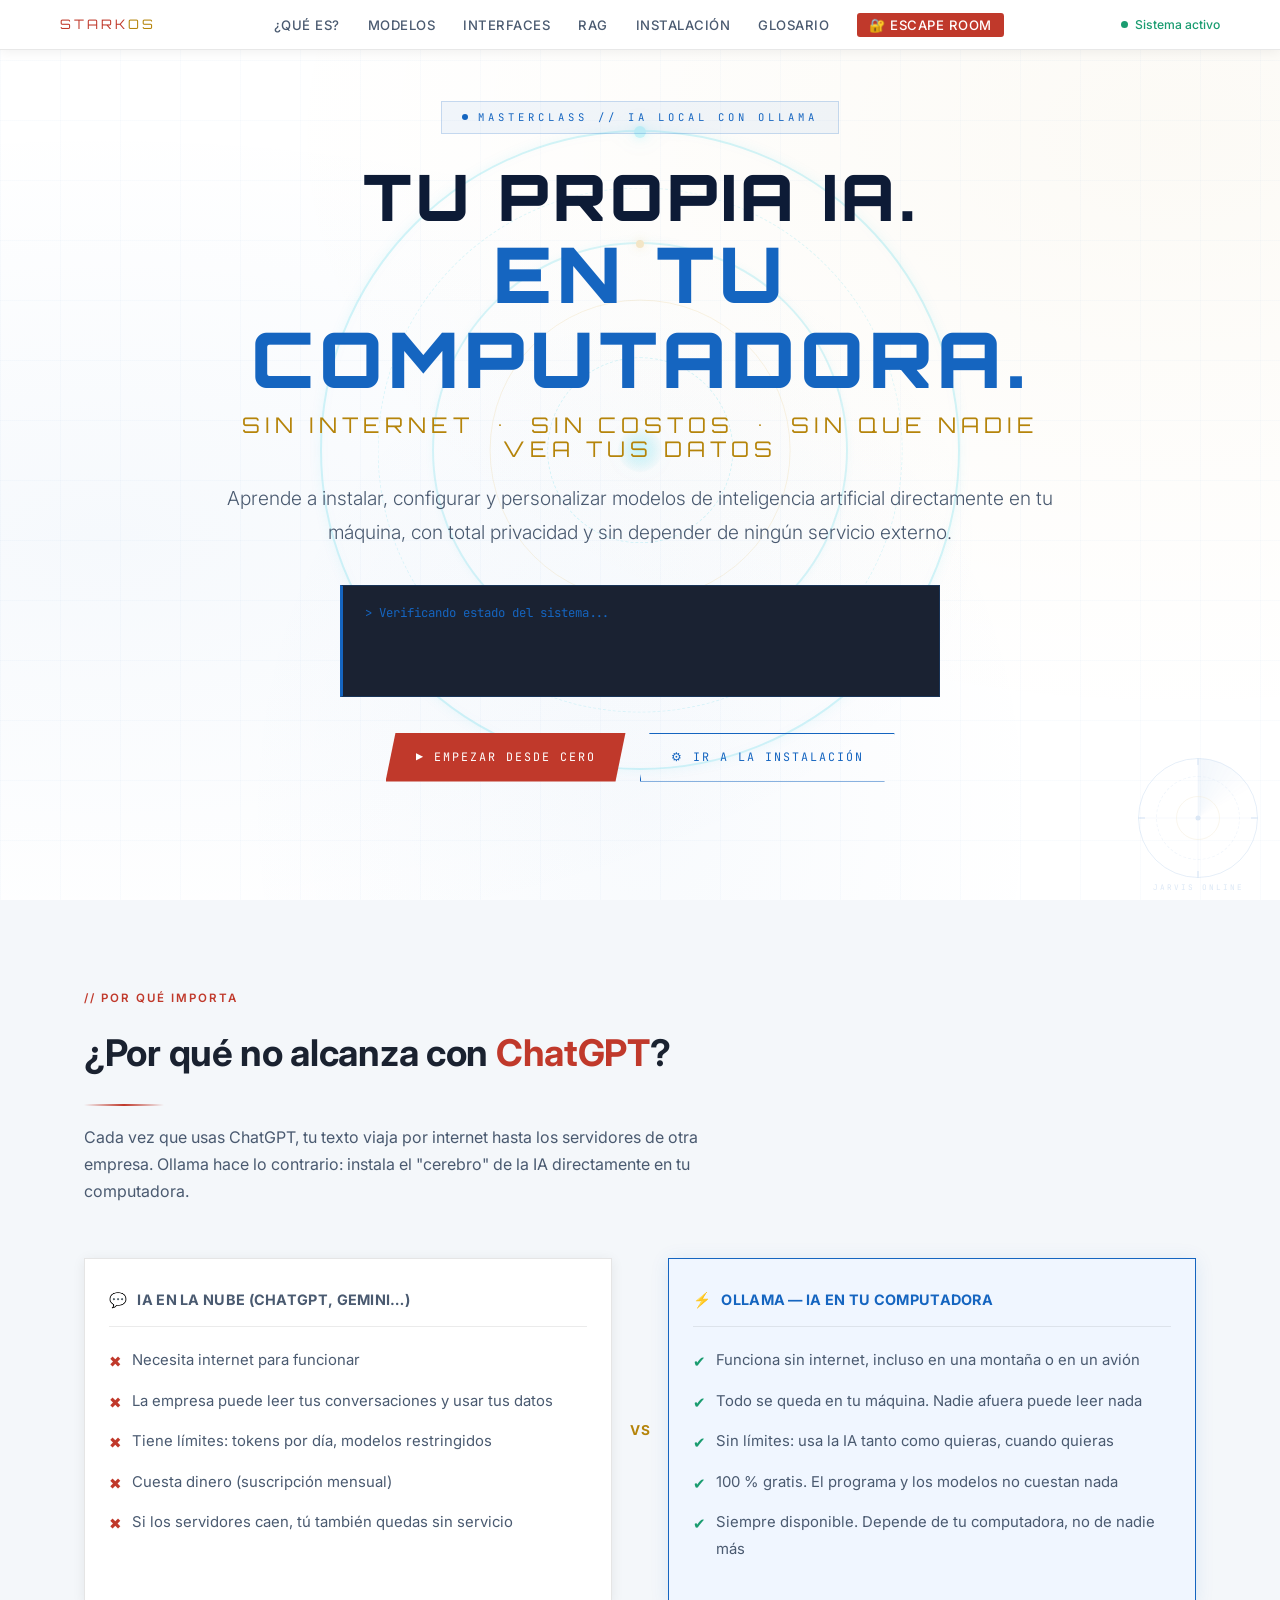
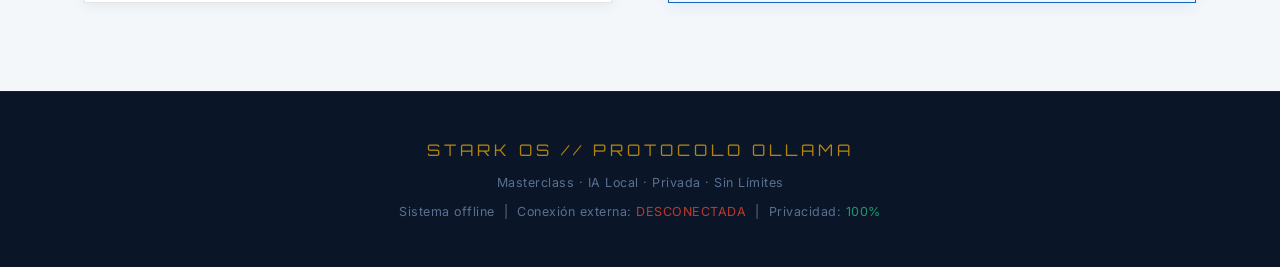
==== index.html @ b31af874 "Initial commit of the JARVIS" ====
<!DOCTYPE html>
<html lang="es">
<head>
<meta charset="UTF-8">
<meta name="viewport" content="width=device-width, initial-scale=1.0">
<title>Protocolo Ollama — Masterclass IA Local</title>
<link href="https://fonts.googleapis.com/css2?family=Orbitron:wght@400;700;900&family=Rajdhani:wght@300;400;600;700&family=JetBrains+Mono:ital,wght@0,400;0,700;1,400&display=swap" rel="stylesheet">
<link rel="stylesheet" href="css/styles-info.css">
</head>
<body>

<!-- ═══════════════════════════════════════════════════════════
     NAVEGACIÓN
═══════════════════════════════════════════════════════════ -->
<nav>
  <div class="nav-inner">
    <a href="index.html" style="text-decoration:none"><div class="nav-logo">STARK<span>OS</span></div></a>
    <ul class="nav-links" id="navLinks">
      <li><a href="pages/que-es.html">¿Qué es?</a></li>
      <li><a href="pages/modelos.html">Modelos</a></li>
      <li><a href="pages/interfaces.html">Interfaces</a></li>
      <li><a href="pages/rag.html">RAG</a></li>
      <li><a href="pages/instalacion.html">Instalación</a></li>
      <li><a href="pages/glosario.html">Glosario</a></li>
      <li><a href="escape-room.html" class="nav-escape">🔐 Escape Room</a></li>
    </ul>
    <div class="nav-status"><span class="status-dot"></span>Sistema activo</div>
    <button class="hamburger" id="hamBtn" aria-label="Menú">
      <span></span><span></span><span></span>
    </button>
  </div>
</nav>


<!-- ═══════════════════════════════════════════════════════════
     HERO
═══════════════════════════════════════════════════════════ -->
<section id="hero">
  <div class="hero-bg"></div>
  <div class="grid-lines"></div>

  <!-- Reactor Arc — fondo animado del hero -->
  <div class="arc-reactor" aria-hidden="true">
    <div class="ar-ring ar-r1"></div>
    <div class="ar-ring ar-r2"></div>
    <div class="ar-ring ar-r3"></div>
    <div class="ar-ring ar-r4"></div>
    <div class="ar-ring ar-r5"></div>
    <div class="ar-core"></div>
  </div>

  <div class="hero-content">

    <div class="hero-eyebrow">Masterclass // IA Local con Ollama</div>

    <h1 class="hero-title">
      <span class="t1">Tu propia IA.</span>
      <span class="t2">En tu computadora.</span>
      <span class="t3">Sin internet &nbsp;&bull;&nbsp; Sin costos &nbsp;&bull;&nbsp; Sin que nadie vea tus datos</span>
    </h1>

    <p class="hero-tagline">
      Aprende a instalar, configurar y personalizar modelos de inteligencia artificial directamente en tu máquina,
      con total privacidad y sin depender de ningún servicio externo.
    </p>

    <div class="hero-terminal">
      <div class="th">&gt; Verificando estado del sistema...</div>
      <span class="tline">Privacidad: <span style="color:var(--green)">100%</span> &nbsp;|&nbsp; Conexión externa: <span style="color:var(--red)">DESCONECTADA</span></span>
      <span class="tline">Modo: Operación local autónoma <span class="blink">_</span></span>
    </div>

    <div class="hero-cta">
      <a href="pages/que-es.html" class="btn btn-c">▶ Empezar desde cero</a>
      <a href="pages/instalacion.html" class="btn btn-g">⚙ Ir a la instalación</a>
    </div>

  </div>
</section>


<!-- ═══════════════════════════════════════════════════════════
     COMPARACIÓN: ChatGPT vs Ollama
═══════════════════════════════════════════════════════════ -->
<section id="comparacion">
  <div class="container">
    <div class="section-header anim-up">
      <span class="sec-tag">// Por qué importa</span>
      <h2 class="sec-title">¿Por qué no alcanza con <span>ChatGPT</span>?</h2>
      <div class="divider"></div>
      <p class="sec-desc">
        Cada vez que usas ChatGPT, tu texto viaja por internet hasta los servidores de otra empresa.
        Ollama hace lo contrario: instala el "cerebro" de la IA directamente en tu computadora.
      </p>
    </div>

    <div class="compare-grid anim-up">

      <div class="compare-side loser">
        <div class="compare-head">
          <span>💬</span> IA en la nube (ChatGPT, Gemini…)
        </div>
        <div class="compare-row"><span class="icon x">✖</span><span>Necesita internet para funcionar</span></div>
        <div class="compare-row"><span class="icon x">✖</span><span>La empresa puede leer tus conversaciones y usar tus datos</span></div>
        <div class="compare-row"><span class="icon x">✖</span><span>Tiene límites: tokens por día, modelos restringidos</span></div>
        <div class="compare-row"><span class="icon x">✖</span><span>Cuesta dinero (suscripción mensual)</span></div>
        <div class="compare-row"><span class="icon x">✖</span><span>Si los servidores caen, tú también quedas sin servicio</span></div>
      </div>

      <div class="vs-badge">VS</div>

      <div class="compare-side winner">
        <div class="compare-head">
          <span>⚡</span> Ollama — IA en tu computadora
        </div>
        <div class="compare-row"><span class="icon ok">✔</span><span>Funciona sin internet, incluso en una montaña o en un avión</span></div>
        <div class="compare-row"><span class="icon ok">✔</span><span>Todo se queda en tu máquina. Nadie afuera puede leer nada</span></div>
        <div class="compare-row"><span class="icon ok">✔</span><span>Sin límites: usa la IA tanto como quieras, cuando quieras</span></div>
        <div class="compare-row"><span class="icon ok">✔</span><span>100 % gratis. El programa y los modelos no cuestan nada</span></div>
        <div class="compare-row"><span class="icon ok">✔</span><span>Siempre disponible. Depende de tu computadora, no de nadie más</span></div>
      </div>

    </div>
  </div>
</section>


<!-- ═══════════════════════════════════════════════════════════
     FOOTER
═══════════════════════════════════════════════════════════ -->
<footer>
  <div class="container">
    <div class="footer-logo">STARK OS // PROTOCOLO OLLAMA</div>
    <div class="footer-tag" style="margin-bottom:6px;">Masterclass · IA Local · Privada · Sin Límites</div>
    <div class="footer-tag">
      Sistema offline &nbsp;|&nbsp;
      Conexión externa: <span style="color:var(--red)">DESCONECTADA</span> &nbsp;|&nbsp;
      Privacidad: <span style="color:var(--green)">100%</span>
    </div>
  </div>
</footer>

<script src="js/main.js"></script>

<!-- Scanner JARVIS — esquina inferior derecha, siempre visible -->
<div class="jarvis-hud" aria-hidden="true">
  <div class="jh-sweep"></div>
  <div class="jh-outer"></div>
  <div class="jh-mid"></div>
  <div class="jh-inner"></div>
  <div class="jh-ch h"></div>
  <div class="jh-ch v"></div>
  <div class="jh-tick"></div>
  <div class="jh-tick r"></div>
  <div class="jh-tick b"></div>
  <div class="jh-tick l"></div>
  <div class="jh-dot"></div>
  <div class="jh-label">JARVIS ONLINE</div>
</div>

</body>
</html>
---- css/styles-info.css ----
/* ============================================================
   STARK OS — Protocolo Ollama — Masterclass
   TEMA CLARO (styles-info.css)
   Modo informativo: fondo blanco, texto oscuro, muy legible.
   Importar en lugar de styles.css para activar el tema claro.
   ============================================================ */

/* Inter — fuente legible para cuerpo y encabezados informativos */
@import url('https://fonts.googleapis.com/css2?family=Inter:wght@400;500;600;700&display=swap');

/* ─── VARIABLES — Tema Claro ─── */
:root {
  /* Fondos */
  --bg:       #ffffff;
  --bg2:      #f4f7fa;
  --bg3:      #edf1f6;
  --term:     #1a2232;    /* bloques de terminal/código: siempre oscuros */

  /* Acentos */
  --cyan:     #1565c0;    /* azul profundo — rol "cyan" para compatibilidad HTML */
  --gold:     #b5840a;    /* dorado oscuro */
  --red:      #c0392b;    /* rojo Iron Man — acento primario */
  --green:    #1a9c70;    /* verde oscuro legible en fondo claro */

  /* Glows (se usan sutil o nada en modo claro) */
  --cyan-glow: rgba(21,101,192,.07);
  --gold-glow: rgba(181,132,10,.06);

  /* Texto */
  --text:     #1a2230;    /* texto principal — casi negro azulado */
  --text2:    #4a5a70;    /* texto secundario — gris azulado oscuro */
  --muted:    #8899aa;    /* texto atenuado */

  /* Bordes */
  --border:   rgba(21,101,192,.14);
  --border-g: rgba(181,132,10,.22);

  /* Tipografías */
  --f1: 'Orbitron', monospace;           /* solo hero-title y logo */
  --f2: 'Inter', sans-serif;             /* cuerpo y encabezados informativos */
  --f3: 'JetBrains Mono', monospace;     /* solo código y elementos mono */
}

/* ─── RESET ─── */
*, *::before, *::after { margin:0; padding:0; box-sizing:border-box; }
html { scroll-behavior:smooth; }
body {
  background: var(--bg);
  color: var(--text);
  font-family: var(--f2);  /* Inter */
  font-size: 16.5px;
  line-height: 1.78;
  overflow-x: hidden;
  -webkit-font-smoothing: antialiased;
  -moz-osx-font-smoothing: grayscale;
}
img { max-width:100%; display:block; }

/* ─── SIN SCANLINES (no body::after) ─── */
/* (no se añade el repeating-linear-gradient del tema oscuro) */

/* ─── SCROLLBAR — sutil, gris ─── */
::-webkit-scrollbar { width: 6px; }
::-webkit-scrollbar-track { background: #f0f2f5; }
::-webkit-scrollbar-thumb { background: #c8d0da; border-radius: 3px; }
::-webkit-scrollbar-thumb:hover { background: #a0aab5; }

/* ─── LAYOUT ─── */
.container { max-width:1160px; margin:0 auto; padding:0 24px; }
section { padding:88px 0; position:relative; }

/* ─── SECCIONES ALTERNAS (blanco / gris muy claro) ─── */
#comparacion      { background: var(--bg2); }
#que-es           { background: var(--bg); }
#modelos          { background: var(--bg2); }
#instalacion      { background: var(--bg); }
#interfaces-modelfile { background: var(--bg2); }
#rag              { background: var(--bg); }
#glosario         { background: var(--bg2); }

/* ─── SECTION HEADER ─── */
.sec-tag {
  font-family: var(--f2); font-size: .72rem; font-weight: 600; color: var(--red);
  letter-spacing: 2px; text-transform: uppercase;
  display: block; margin-bottom: 12px;
}
.sec-title {
  font-family: var(--f2); font-size: clamp(1.5rem,3.5vw,2.3rem);
  font-weight: 700; color: var(--text); letter-spacing: -.3px;
}
.sec-title span { color: var(--red); }
.sec-desc {
  color: var(--text2); font-size: 1rem; max-width: 620px;
  margin: 12px 0 0; font-weight: 400; line-height: 1.7;
}
.divider {
  width: 80px; height: 2px;
  background: linear-gradient(90deg, transparent, var(--red), transparent);
  margin: 18px 0;
}
.section-header { margin-bottom: 52px; }

/* ─── UTILITIES ─── */
.mono {
  font-family: var(--f3); font-size: .82em; color: var(--cyan);
  background: #e8f0fc; padding: 1px 6px; border-radius: 2px;
}
.gold { color: var(--gold); }
.cyan { color: var(--cyan); }

/* ─── TAG PILLS ─── */
.tag-pill {
  display: inline-block; font-family: var(--f2); font-size: .72rem;
  font-weight: 600; letter-spacing: .5px; padding: 3px 10px;
}
.pill-green { background: #e6f7f0; border: 1px solid var(--green); color: var(--green); }
.pill-gold  { background: #fdf5e0; border: 1px solid var(--gold);  color: var(--gold); }
.pill-cyan  { background: #e3edf9; border: 1px solid var(--cyan);  color: var(--cyan); }
.pill-red   { background: #fdecea; border: 1px solid var(--red);   color: var(--red); }

/* ─── ANIMACIONES ─── */
@keyframes pulse   { 0%,100%{opacity:1;transform:scale(1)} 50%{opacity:.4;transform:scale(.8)} }
@keyframes blink   { 0%,100%{opacity:1} 50%{opacity:0} }
@keyframes fadeUp  { from{opacity:0;transform:translateY(20px)} to{opacity:1;transform:translateY(0)} }
@keyframes glitch  { 0%{opacity:0;transform:translateY(22px);filter:blur(8px)} 45%{opacity:.9;filter:blur(1px)} 62%{transform:translateX(-4px)} 76%{transform:translateX(4px)} 90%{transform:translateX(-1px)} 100%{opacity:1;transform:none;filter:blur(0)} }

.anim-up { opacity:0; transform:translateY(20px); transition:opacity .55s ease, transform .55s ease; }
.anim-up.visible { opacity:1; transform:none; }

/* ─── NAVEGACIÓN ─── */
nav {
  position: fixed; top: 0; left: 0; right: 0; z-index: 1000;
  background: rgba(255,255,255,.96);
  backdrop-filter: blur(14px);
  border-bottom: 1px solid rgba(0,0,0,.09);
  box-shadow: 0 1px 12px rgba(0,0,0,.07);
  padding: 10px 22px;
}
.nav-inner {
  max-width: 1160px; margin: 0 auto;
  display: flex; align-items: center; justify-content: space-between; gap: 20px;
}
.nav-logo { font-family: var(--f1); font-size: .82rem; color: var(--red); letter-spacing: 3px; white-space: nowrap; }
.nav-logo span { color: var(--gold); }
.nav-links { display: flex; gap: 28px; list-style: none; }
.nav-links a {
  font-family: var(--f2); font-size: .82rem; font-weight: 500; color: var(--text2);
  text-decoration: none; text-transform: uppercase; letter-spacing: .5px;
  transition: color .25s;
}
.nav-links a:hover, .nav-links a.active { color: var(--red); }
.nav-escape {
  background: var(--red) !important; color: #fff !important;
  padding: 4px 12px; border-radius: 3px;
  transition: background .25s, transform .2s !important;
}
.nav-escape:hover { background: #a02820 !important; transform: translateY(-1px); }
.nav-status {
  display: flex; align-items: center; gap: 7px;
  font-family: var(--f2); font-size: .76rem; font-weight: 500; color: var(--green);
  white-space: nowrap;
}
.status-dot { width: 7px; height: 7px; background: var(--green); border-radius: 50%; animation: pulse 2s infinite; }
.hamburger { display: none; flex-direction: column; gap: 5px; background: none; border: none; cursor: pointer; padding: 2px; }
.hamburger span { width: 22px; height: 2px; background: var(--red); display: block; transition: all .3s; }

/* ─── HERO ─── */
#hero {
  min-height: 100vh; display: flex; align-items: center; justify-content: center;
  position: relative; overflow: hidden; padding-top: 70px;
  background: #ffffff;
}
.hero-bg {
  position: absolute; inset: 0;
  background:
    radial-gradient(ellipse at 8% 60%, rgba(21,101,192,.04) 0, transparent 55%),
    radial-gradient(ellipse at 92% 15%, rgba(181,132,10,.04) 0, transparent 55%),
    radial-gradient(ellipse at 50% 90%, rgba(21,101,192,.03) 0, transparent 45%);
}
.grid-lines {
  position: absolute; inset: 0;
  background-image:
    linear-gradient(rgba(21,101,192,.025) 1px, transparent 1px),
    linear-gradient(90deg, rgba(21,101,192,.025) 1px, transparent 1px);
  background-size: 60px 60px;
}
.hero-content { position: relative; z-index: 1; text-align: center; max-width: 880px; padding: 0 20px; }
.hero-eyebrow {
  display: inline-flex; align-items: center; gap: 10px;
  background: rgba(21,101,192,.06); border: 1px solid rgba(21,101,192,.2);
  padding: 6px 20px; font-family: var(--f3); font-size: .66rem;
  color: var(--cyan); letter-spacing: 4px; text-transform: uppercase; margin-bottom: 28px;
}
.hero-eyebrow::before { content: ''; width: 6px; height: 6px; background: var(--cyan); border-radius: 50%; animation: pulse 1.5s infinite; }

.hero-title { font-family: var(--f1); font-weight: 900; text-transform: uppercase; line-height: 1.1; margin-bottom: 20px; }
.hero-title .t1 {
  display: block; font-size: clamp(2rem,6vw,4rem);
  color: #0d1b36; /* navy oscuro */ letter-spacing: 4px;
  opacity: 0; animation: fadeUp .8s .4s forwards;
}
.hero-title .t2 {
  display: block; font-size: clamp(2.2rem,7vw,4.8rem);
  color: var(--cyan); letter-spacing: 5px;
  opacity: 0; animation: glitch 1.2s .8s forwards;
}
.hero-title .t3 {
  display: block; font-size: clamp(.95rem,2.2vw,1.35rem);
  color: var(--gold); font-weight: 400; letter-spacing: 5px; margin-top: 12px;
  opacity: 0; animation: fadeUp .8s 1.6s forwards;
}
.hero-tagline {
  font-size: clamp(1rem,2vw,1.2rem); color: var(--text2);
  margin-bottom: 36px; font-weight: 300;
  opacity: 0; animation: fadeUp .8s 2s forwards;
}
.hero-terminal {
  /* terminal del hero: bloque oscuro estándar */
  background: var(--term); border: 1px solid rgba(21,101,192,.25);
  border-left: 3px solid var(--cyan);
  padding: 16px 22px; font-family: var(--f3); font-size: .77rem;
  text-align: left; max-width: 600px; margin: 0 auto 36px;
  opacity: 0; animation: fadeUp .8s 2.3s forwards;
}
.hero-terminal .th { color: var(--cyan); margin-bottom: 6px; }
.tline { display: block; color: var(--green); margin: 3px 0; }
.tline::before { content: '>>> '; color: #3e5e74; }
.blink { animation: blink 1s step-end infinite; }
.hero-cta { display: flex; gap: 14px; justify-content: center; flex-wrap: wrap; opacity: 0; animation: fadeUp .8s 2.7s forwards; }

/* ─── BOTONES ─── */
.btn {
  font-family: var(--f3); font-size: .73rem; letter-spacing: 2px; text-transform: uppercase;
  padding: 13px 30px; text-decoration: none; display: inline-flex; align-items: center; gap: 8px;
  transition: all .3s; cursor: pointer; border: none;
  clip-path: polygon(10px 0%,100% 0%,calc(100% - 10px) 100%,0% 100%);
}
/* btn-c → rojo sólido */
.btn-c { background: var(--red); color: #ffffff; }
.btn-c:hover { background: #9b2b23; box-shadow: 0 4px 18px rgba(192,57,43,.3); transform: translateY(-2px); }
/* btn-g → contorno azul */
.btn-g { background: transparent; color: var(--cyan); border: 1px solid var(--cyan); }
.btn-g:hover { background: rgba(21,101,192,.07); box-shadow: 0 4px 14px rgba(21,101,192,.15); transform: translateY(-2px); }

/* ─── SECCIÓN COMPARACIÓN ─── */
.compare-grid {
  display: grid; grid-template-columns: 1fr auto 1fr; gap: 0;
  align-items: stretch; margin-top: 12px;
}
.compare-side {
  border: 1px solid rgba(0,0,0,.1); padding: 28px 24px;
  background: #ffffff;
  box-shadow: 0 2px 12px rgba(0,0,0,.07);
}
.compare-side.winner {
  border-color: var(--cyan);
  background: #f0f6ff;
  box-shadow: 0 2px 18px rgba(21,101,192,.1);
}
.compare-head {
  font-family: var(--f2); font-size: .9rem; font-weight: 700; letter-spacing: .3px;
  text-transform: uppercase; margin-bottom: 20px; padding-bottom: 14px;
  border-bottom: 1px solid rgba(0,0,0,.08);
  display: flex; align-items: center; gap: 10px;
}
.compare-side.loser .compare-head { color: var(--text2); }
.compare-side.winner .compare-head { color: var(--cyan); }
.compare-row {
  display: flex; align-items: flex-start; gap: 10px;
  margin-bottom: 12px; font-size: .93rem; color: var(--text2);
}
.compare-row .icon { flex-shrink: 0; margin-top: 2px; font-family: var(--f3); }
.compare-row .icon.x  { color: var(--red); }
.compare-row .icon.ok { color: var(--green); }
.vs-badge {
  display: flex; align-items: center; justify-content: center;
  width: 56px; flex-shrink: 0;
  font-family: var(--f2); font-size: .85rem; font-weight: 700; color: var(--gold);
  letter-spacing: 1px;
}

/* ─── QUÉ ES OLLAMA ─── */
.jarvis-box {
  background: #fffbf0;
  border: 1px solid rgba(181,132,10,.25);
  border-left: 4px solid var(--gold);
  padding: 28px 32px; margin-bottom: 40px; position: relative;
  box-shadow: 0 2px 12px rgba(0,0,0,.04);
}
.jarvis-box::before {
  content: '⚡ ANALOGÍA';
  font-family: var(--f3); font-size: .62rem; color: var(--gold); letter-spacing: 3px;
  position: absolute; top: -10px; left: 18px;
  background: #fffbf0; padding: 0 10px;
}
.jarvis-box p { color: var(--text2); font-size: .97rem; }
.jarvis-box p + p { margin-top: 10px; }
.jarvis-box strong { color: var(--text); }

/* ─── HOW CARDS ─── */
.how-grid {
  display: grid; grid-template-columns: repeat(auto-fit,minmax(240px,1fr));
  gap: 18px; margin-top: 28px;
}
.how-card {
  background: #ffffff; border: 1px solid rgba(0,0,0,.09);
  padding: 24px; position: relative; transition: all .3s; overflow: hidden;
  box-shadow: 0 2px 12px rgba(0,0,0,.05);
}
.how-card::before {
  content: ''; position: absolute; top: 0; left: 0; bottom: 0; width: 3px;
  background: linear-gradient(180deg, var(--red), var(--gold));
  transform: scaleY(0); transform-origin: top; transition: transform .35s;
}
.how-card:hover::before { transform: scaleY(1); }
.how-card:hover { border-color: rgba(192,57,43,.3); transform: translateY(-3px); box-shadow: 0 6px 20px rgba(0,0,0,.08); }
.how-step-num {
  font-family: var(--f1); font-size: 2.5rem; color: var(--red);
  opacity: .15; line-height: 1; margin-bottom: 10px;
}
.how-step-title { font-family: var(--f2); font-size: .88rem; font-weight: 600; color: var(--gold); letter-spacing: .2px; margin-bottom: 8px; }
.how-step-text { color: var(--text2); font-size: .93rem; line-height: 1.68; }

/* ─── MODELS SECTION ─── */
.model-intro {
  background: #ffffff; border: 1px solid rgba(0,0,0,.09);
  border-left: 3px solid var(--cyan); padding: 20px 24px; margin-bottom: 32px;
  box-shadow: 0 2px 12px rgba(0,0,0,.04);
}
.model-intro p { color: var(--text2); font-size: .95rem; }

/* tabla de modelos */
.model-table { width: 100%; border-collapse: collapse; }
.model-table th {
  font-family: var(--f2); font-size: .8rem; font-weight: 600; color: #9b2b23;
  letter-spacing: .3px; padding: 12px 16px; text-align: left;
  background: #fdf0ef; border-bottom: 1px solid rgba(192,57,43,.2);
}
.model-table td { padding: 12px 16px; border-bottom: 1px solid rgba(0,0,0,.06); color: var(--text2); vertical-align: middle; }
.model-table tr.highlight-row td { background: #f5f8ff; color: var(--text); }
.model-table td:first-child { font-family: var(--f3); font-size: .82rem; color: var(--text); }
.model-note {
  background: #fdf9ee; border: 1px solid rgba(181,132,10,.25);
  border-left: 3px solid var(--gold); padding: 14px 18px; margin-top: 22px;
  font-size: .88rem; color: var(--text2);
  box-shadow: 0 1px 8px rgba(0,0,0,.04);
}
.model-note::before { content: '💡 Recomendación: '; color: var(--gold); font-family: var(--f3); font-size: .72rem; }

/* ─── MODEL TAGS dentro de la tabla ─── */
.model-tags { display: flex; flex-wrap: wrap; gap: 5px; }
.mtag {
  font-family: var(--f3); font-size: .72rem; color: var(--cyan);
  background: #e3edf9; border: 1px solid rgba(21,101,192,.25);
  padding: 2px 8px; border-radius: 2px; white-space: nowrap;
}
.stark-name { font-family: var(--f2); font-size: .82rem; font-weight: 600; color: var(--gold); letter-spacing: .2px; margin-bottom: 5px; display: block; }
.stark-desc { font-size: .85rem; color: var(--text2); }
.tier-badge { display: inline-block; font-family: var(--f3); font-size: .65rem; letter-spacing: 1px; padding: 2px 8px; margin-bottom: 8px; }

/* tabla responsive en móvil */
@media(max-width:768px) {
  .model-table thead { display: none; }
  .model-table, .model-table tbody, .model-table tr, .model-table td { display: block; width: 100%; }
  .model-table tr { border: 1px solid rgba(0,0,0,.1); margin-bottom: 16px; padding: 14px; background: #ffffff; }
  .model-table td { border: none; padding: 6px 0; }
  .model-table td::before { content: attr(data-label); display: block; font-family: var(--f3); font-size: .65rem; color: var(--muted); letter-spacing: 2px; text-transform: uppercase; margin-bottom: 4px; }
}

/* ─── INSTALACIÓN ─── */
.phase { margin-bottom: 60px; }
.phase-header {
  display: flex; align-items: center; gap: 20px;
  margin-bottom: 30px; padding-bottom: 14px;
  border-bottom: 1px solid rgba(0,0,0,.1);
}
/* Número de FASE — decorativo grande, marca el capítulo */
.phase-num {
  font-family: var(--f1); font-size: 3rem; color: var(--red);
  opacity: .18; line-height: 1; flex-shrink: 0;
}
.phase-label { font-family: var(--f2); font-size: .72rem; font-weight: 500; color: var(--muted); letter-spacing: 1px; text-transform: uppercase; }
.phase-name { font-family: var(--f2); font-size: 1.1rem; font-weight: 700; color: var(--gold); letter-spacing: .2px; margin-top: 2px; }

.install-step { display: flex; gap: 18px; margin-bottom: 36px; align-items: flex-start; }

/* Número de PASO — badge circular compacto y legible */
.install-num {
  width: 30px; height: 30px; flex-shrink: 0;
  border-radius: 50%;
  background: var(--red);
  color: #fff;
  font-family: var(--f2); font-size: .82rem; font-weight: 700;
  display: flex; align-items: center; justify-content: center;
  margin-top: 3px;
  box-shadow: 0 2px 8px rgba(192,57,43,.25);
}
.install-body { flex: 1; }
.install-title { font-family: var(--f2); font-size: .95rem; font-weight: 600; color: var(--cyan); letter-spacing: .1px; margin-bottom: 8px; }
.install-desc { color: var(--text2); font-size: .95rem; margin-bottom: 14px; line-height: 1.7; }

/* ─── TERMINAL BLOCK — siempre oscuro (estándar para código) ─── */
.term-block { background: var(--term); border: 1px solid rgba(21,101,192,.18); overflow: hidden; margin: 14px 0; }
.term-head {
  background: rgba(255,255,255,.04); padding: 9px 14px;
  display: flex; align-items: center; justify-content: space-between;
  border-bottom: 1px solid rgba(255,255,255,.06);
}
.term-dots { display: flex; gap: 5px; }
.term-dots span { width: 10px; height: 10px; border-radius: 50%; }
.d-r { background: #ff5f57; } .d-y { background: #febc2e; } .d-g { background: #28c840; }
.term-fname { font-family: var(--f3); font-size: .67rem; color: #6a7e94; }
.copy-btn {
  font-family: var(--f3); font-size: .62rem; color: #7ab0d4;
  background: rgba(255,255,255,.06); border: 1px solid rgba(255,255,255,.1);
  padding: 4px 11px; cursor: pointer; letter-spacing: 1px;
  text-transform: uppercase; transition: all .25s;
}
.copy-btn:hover { background: rgba(255,255,255,.12); border-color: rgba(255,255,255,.25); color: #aacde8; }
.copy-btn.copied { color: #34c890; border-color: rgba(52,200,144,.4); background: rgba(52,200,144,.06); }
.term-body { padding: 18px 20px; overflow-x: auto; }
.term-body pre { font-family: var(--f3); font-size: .82rem; color: #d8eaf8; white-space: pre; line-height: 2; }
code .p   { color: #4ab8d4; user-select: none; }
code .cm  { color: #3e5e74; font-style: italic; }
code .out { color: #34c890; }
code .kw  { color: #d4960f; }
code .str { color: #c87c5e; }

/* ─── IMAGE PLACEHOLDER ─── */
.img-ph {
  border: 1px dashed rgba(21,101,192,.3);
  background: rgba(21,101,192,.02); padding: 44px; text-align: center;
  margin: 18px 0; position: relative;
}
.img-ph::before, .img-ph::after { content: ''; position: absolute; width: 16px; height: 16px; border-color: var(--cyan); border-style: solid; }
.img-ph::before { top: 8px; left: 8px; border-width: 2px 0 0 2px; }
.img-ph::after  { bottom: 8px; right: 8px; border-width: 0 2px 2px 0; }
.img-ph-icon { font-size: 2rem; display: block; margin-bottom: 8px; opacity: .25; }
.img-ph-text { font-family: var(--f3); font-size: .68rem; color: var(--muted); letter-spacing: 2px; text-transform: uppercase; }

/* ─── COMMANDS TABLE ─── */
.cmd-table { width: 100%; border-collapse: collapse; margin-top: 16px; }
.cmd-table th { font-family: var(--f2); font-size: .8rem; font-weight: 600; color: var(--cyan); letter-spacing: .3px; padding: 10px 14px; text-align: left; background: #f0f6ff; border-bottom: 1px solid rgba(21,101,192,.15); }
.cmd-table td { padding: 10px 14px; border-bottom: 1px solid rgba(0,0,0,.06); vertical-align: top; }
.cmd-table td:first-child { font-family: var(--f3); font-size: .78rem; color: var(--green); white-space: nowrap; }
.cmd-table td:last-child { color: var(--text2); font-size: .9rem; }

/* ─── UI CARDS ─── */
.ui-cards { display: grid; grid-template-columns: repeat(auto-fit,minmax(250px,1fr)); gap: 18px; margin-top: 20px; }
.ui-card { background: #ffffff; border: 1px solid rgba(0,0,0,.09); padding: 22px; transition: all .3s; box-shadow: 0 2px 12px rgba(0,0,0,.05); }
.ui-card:hover { border-color: var(--cyan); box-shadow: 0 4px 20px rgba(21,101,192,.1); transform: translateY(-2px); }
.ui-card-name { font-family: var(--f2); font-size: 1rem; font-weight: 700; color: var(--text); margin: 10px 0 6px; }
.ui-card-text { color: var(--text2); font-size: .88rem; }

/* ─── FEATURE LIST (puede / no puede) ─── */
.feat-grid { display: grid; grid-template-columns: 1fr 1fr; gap: 16px; }
.feat-box { background: #ffffff; border: 1px solid rgba(0,0,0,.09); padding: 20px; box-shadow: 0 2px 12px rgba(0,0,0,.04); }
.feat-box.can  { border-top: 3px solid var(--green); }
.feat-box.cant { border-top: 3px solid var(--red); }
.feat-box-title { font-family: var(--f2); font-size: .85rem; font-weight: 700; letter-spacing: .3px; margin-bottom: 14px; }
.feat-box.can  .feat-box-title { color: var(--green); }
.feat-box.cant .feat-box-title { color: var(--red); }
.feat-item { display: flex; gap: 8px; font-size: .88rem; color: var(--text2); margin-bottom: 8px; align-items: flex-start; }
.feat-item .ck { color: var(--green); font-family: var(--f3); flex-shrink: 0; }
.feat-item .cx { color: var(--red);   font-family: var(--f3); flex-shrink: 0; }

/* ─── RAG ─── */
.rag-paths { display: grid; grid-template-columns: 1fr 1fr; gap: 20px; margin: 28px 0; }
.rag-path {
  border: 1px solid rgba(0,0,0,.09); padding: 24px; background: #ffffff;
  transition: all .3s; box-shadow: 0 2px 12px rgba(0,0,0,.04);
}
.rag-path:hover { border-color: var(--cyan); box-shadow: 0 4px 18px rgba(21,101,192,.1); }
.rag-path-label { font-family: var(--f2); font-size: .88rem; font-weight: 700; letter-spacing: .3px; text-transform: uppercase; margin-bottom: 10px; }
.rag-path.easy .rag-path-label { color: var(--green); }
.rag-path.tech .rag-path-label { color: var(--gold); }
.rag-path-text { color: var(--text2); font-size: .9rem; }

.rag-flow {
  display: flex; align-items: center; justify-content: center;
  flex-wrap: wrap; gap: 4px; padding: 28px;
  background: #f4f7fa; border: 1px solid rgba(0,0,0,.08);
  margin: 28px 0;
}
.rag-node { text-align: center; padding: 16px 14px; min-width: 110px; }
.rag-node.boxed { border: 1px solid rgba(0,0,0,.1); background: #ffffff; }
.rag-node-icon { font-size: 1.8rem; margin-bottom: 6px; }
.rag-node-label { font-family: var(--f3); font-size: .66rem; letter-spacing: 1px; }
.rag-node-sub { font-size: .72rem; color: var(--muted); margin-top: 3px; }
.rag-arrow { color: var(--cyan); font-size: 1.2rem; padding: 0 4px; }

/* ─── ACCORDION (código Python) ─── */
.acc-wrap { margin-top: 28px; }
.acc-item { border: 1px solid rgba(0,0,0,.1); overflow: hidden; box-shadow: 0 1px 8px rgba(0,0,0,.04); }
.acc-head {
  display: flex; align-items: center; justify-content: space-between;
  padding: 16px 20px; cursor: pointer; user-select: none;
  background: #f4f7fa; transition: background .25s;
}
.acc-head:hover { background: #edf1f6; }
.acc-head-left { display: flex; align-items: center; gap: 14px; }
.acc-num { font-family: var(--f3); font-size: .67rem; color: var(--cyan); background: #e3edf9; border: 1px solid rgba(21,101,192,.2); padding: 2px 9px; }
.acc-title { font-family: var(--f2); font-size: .9rem; font-weight: 600; color: var(--text); letter-spacing: .2px; }
.acc-icon { color: var(--cyan); font-size: 1.3rem; transition: transform .35s; line-height: 1; }
.acc-item.open .acc-icon { transform: rotate(45deg); }
.acc-body { max-height: 0; overflow: hidden; transition: max-height .45s ease; }
.acc-inner { padding: 24px 20px; border-top: 1px solid rgba(0,0,0,.08); background: #ffffff; }
.prereq-grid { display: grid; grid-template-columns: repeat(auto-fit,minmax(220px,1fr)); gap: 14px; margin: 16px 0; }
.preq-item { background: #fffbf0; border: 1px solid rgba(181,132,10,.2); border-left: 3px solid var(--gold); padding: 14px 16px; }
.preq-title { font-family: var(--f3); font-size: .72rem; color: var(--gold); margin-bottom: 5px; }
.preq-text { font-size: .88rem; color: var(--text2); }

/* ─── GLOSARIO ─── */
.glos-grid { display: grid; grid-template-columns: repeat(auto-fit,minmax(250px,1fr)); gap: 14px; }
.glos-term { background: #ffffff; border: 1px solid rgba(0,0,0,.09); padding: 18px; transition: all .3s; box-shadow: 0 2px 10px rgba(0,0,0,.04); }
.glos-term:hover { border-color: var(--red); background: #fdecea; }
.glos-name { font-family: var(--f3); font-size: .78rem; color: var(--gold); margin-bottom: 7px; display: flex; gap: 7px; align-items: center; }
.glos-name::before { content: '//'; color: var(--muted); }
.glos-def { font-size: .88rem; color: var(--text2); }

/* ─── FOOTER — navy oscuro, texto claro (sin neon) ─── */
footer {
  background: #0a1628;
  border-top: 1px solid rgba(255,255,255,.06);
  padding: 44px 0; text-align: center;
}
.footer-logo { font-family: var(--f1); font-size: 1rem; color: var(--gold); letter-spacing: 4px; margin-bottom: 8px; }
.footer-tag { font-family: var(--f2); font-size: .78rem; font-weight: 400; color: #5a7090; letter-spacing: .5px; }

/* ═══════════════════════════════════════════════════════════
   ARC REACTOR — visible y brillante en el hero claro
   Colores cyan vibrantes para simular el brillo del reactor
═══════════════════════════════════════════════════════════ */
.arc-reactor {
  position: absolute;
  top: 50%; left: 50%;
  width: min(640px, 82vmin);
  height: min(640px, 82vmin);
  transform: translate(-50%, -50%);
  pointer-events: none;
  z-index: 0;
  opacity: .22;
  filter: drop-shadow(0 0 18px rgba(0,195,220,.25));
}
.ar-ring {
  position: absolute;
  top: 50%; left: 50%;
  border-radius: 50%;
  transform: translate(-50%, -50%);
}

/* Anillo exterior — cyan brillante, gira lento */
.ar-r1 {
  width: 100%; height: 100%;
  border: 2px solid rgba(0,195,220,.8);
  box-shadow: 0 0 12px rgba(0,195,220,.3), inset 0 0 12px rgba(0,195,220,.08);
  animation: arCW 50s linear infinite;
}
.ar-r1::before {
  content: '';
  position: absolute;
  width: 12px; height: 12px;
  background: rgba(0,210,235,1);
  border-radius: 50%;
  top: -6px; left: 50%;
  transform: translateX(-50%);
  box-shadow: 0 0 10px rgba(0,210,235,.8), 0 0 24px rgba(0,210,235,.4);
}

/* Anillo 2 — punteado, giro inverso */
.ar-r2 {
  width: 82%; height: 82%;
  border: 1.5px dashed rgba(0,195,220,.55);
  animation: arCCW 30s linear infinite;
}

/* Anillo 3 — sólido, puntos dorados */
.ar-r3 {
  width: 65%; height: 65%;
  border: 2px solid rgba(0,195,220,.7);
  box-shadow: 0 0 8px rgba(0,195,220,.2);
  animation: arCW 20s linear infinite;
}
.ar-r3::before, .ar-r3::after {
  content: '';
  position: absolute;
  width: 8px; height: 8px;
  background: rgba(212,150,15,1);
  border-radius: 50%;
  left: 50%; transform: translateX(-50%);
  box-shadow: 0 0 8px rgba(212,150,15,.7);
}
.ar-r3::before { top: -4px; }
.ar-r3::after  { bottom: -4px; }

/* Anillo 4 — dorado tenue */
.ar-r4 {
  width: 47%; height: 47%;
  border: 1.5px solid rgba(212,150,15,.5);
  animation: arCCW 35s linear infinite;
}

/* Anillo interior — punteado cyan */
.ar-r5 {
  width: 29%; height: 29%;
  border: 1px dashed rgba(0,195,220,.7);
  animation: arCW 14s linear infinite;
}

/* Núcleo central — pulsa como el reactor */
.ar-core {
  position: absolute;
  top: 50%; left: 50%;
  width: 44px; height: 44px;
  transform: translate(-50%, -50%);
  border-radius: 50%;
  background: radial-gradient(circle, rgba(0,220,245,1) 0%, rgba(0,195,220,.5) 40%, rgba(0,175,200,.1) 70%, transparent 100%);
  animation: corePulse 3s ease-in-out infinite;
}
@keyframes arCW  { to { transform: translate(-50%,-50%) rotate(360deg);  } }
@keyframes arCCW { to { transform: translate(-50%,-50%) rotate(-360deg); } }
@keyframes corePulse {
  0%,100% {
    box-shadow: 0 0 20px rgba(0,210,235,.5), 0 0 50px rgba(0,195,220,.2);
    opacity: .75;
  }
  50% {
    box-shadow: 0 0 40px rgba(0,210,235,.85), 0 0 90px rgba(0,195,220,.35);
    opacity: 1;
  }
}
@media(max-width:480px) { .arc-reactor { display: none; } }


/* ═══════════════════════════════════════════════════════════
   JARVIS HUD SCANNER — sutil en fondo claro
═══════════════════════════════════════════════════════════ */
.jarvis-hud {
  position: fixed;
  bottom: 22px; right: 22px;
  width: 120px; height: 120px;
  pointer-events: none;
  z-index: 500;
  opacity: .15; /* muy sutil en tema claro */
}
.jh-sweep {
  position: absolute; inset: 0;
  border-radius: 50%;
  background: conic-gradient(rgba(21,101,192,.35) 0deg, transparent 65deg);
  animation: jhSweep 4s linear infinite;
}
.jh-outer {
  position: absolute; inset: 0;
  border: 1px solid rgba(21,101,192,.7);
  border-radius: 50%;
}
.jh-mid {
  position: absolute; inset: 18px;
  border: 1px dashed rgba(21,101,192,.4);
  border-radius: 50%;
  animation: arCW 9s linear infinite;
}
.jh-inner {
  position: absolute; inset: 38px;
  border: 1px solid rgba(181,132,10,.5);
  border-radius: 50%;
}
.jh-ch { position: absolute; background: rgba(21,101,192,.22); }
.jh-ch.h { top: 50%; left: 6px; right: 6px; height: 1px; transform: translateY(-50%); }
.jh-ch.v { left: 50%; top: 6px; bottom: 6px; width: 1px; transform: translateX(-50%); }
.jh-tick {
  position: absolute; background: rgba(21,101,192,.65);
  width: 2px; height: 7px; left: 50%; top: 0;
  transform: translateX(-50%);
}
.jh-tick.r { left: auto; right: 0; top: 50%; width: 7px; height: 2px; transform: translateY(-50%); }
.jh-tick.b { top: auto; bottom: 0; left: 50%; width: 2px; height: 7px; transform: translateX(-50%); }
.jh-tick.l { left: 0; right: auto; top: 50%; width: 7px; height: 2px; transform: translateY(-50%); }
.jh-dot {
  position: absolute;
  width: 5px; height: 5px;
  background: var(--cyan);
  border-radius: 50%;
  top: 50%; left: 50%;
  transform: translate(-50%,-50%);
  animation: corePulse 2.5s ease-in-out infinite;
}
.jh-label {
  position: absolute;
  bottom: -17px; left: 50%;
  transform: translateX(-50%);
  font-family: var(--f3); font-size: .48rem;
  color: var(--cyan); letter-spacing: 2px;
  white-space: nowrap; text-transform: uppercase;
}
@keyframes jhSweep { to { transform: rotate(360deg); } }
@media(max-width:480px) { .jarvis-hud { display: none; } }


/* ─── RESPONSIVE ─── */
@media(max-width:900px) {
  .rag-paths  { grid-template-columns: 1fr; }
  .feat-grid  { grid-template-columns: 1fr; }
}
@media(max-width:768px) {
  section { padding: 64px 0; }
  .nav-links { display: none; }
  .nav-links.mob {
    display: flex; flex-direction: column;
    position: absolute; top: 50px; left: 0; right: 0;
    background: rgba(255,255,255,.98);
    border-bottom: 1px solid rgba(0,0,0,.1);
    padding: 20px 24px; gap: 16px;
    box-shadow: 0 4px 16px rgba(0,0,0,.08);
  }
  .hamburger { display: flex; }
  .nav-status { display: none; }
  .compare-grid { grid-template-columns: 1fr; }
  .vs-badge { display: none; }
  .how-grid { grid-template-columns: 1fr; }
  .install-step { flex-direction: column; gap: 10px; }
  .install-num { font-size: 2rem; }
  .ui-cards { grid-template-columns: 1fr; }
  .rag-flow { padding: 16px; }
  .rag-arrow { display: none; }
  .glos-grid { grid-template-columns: 1fr; }
}
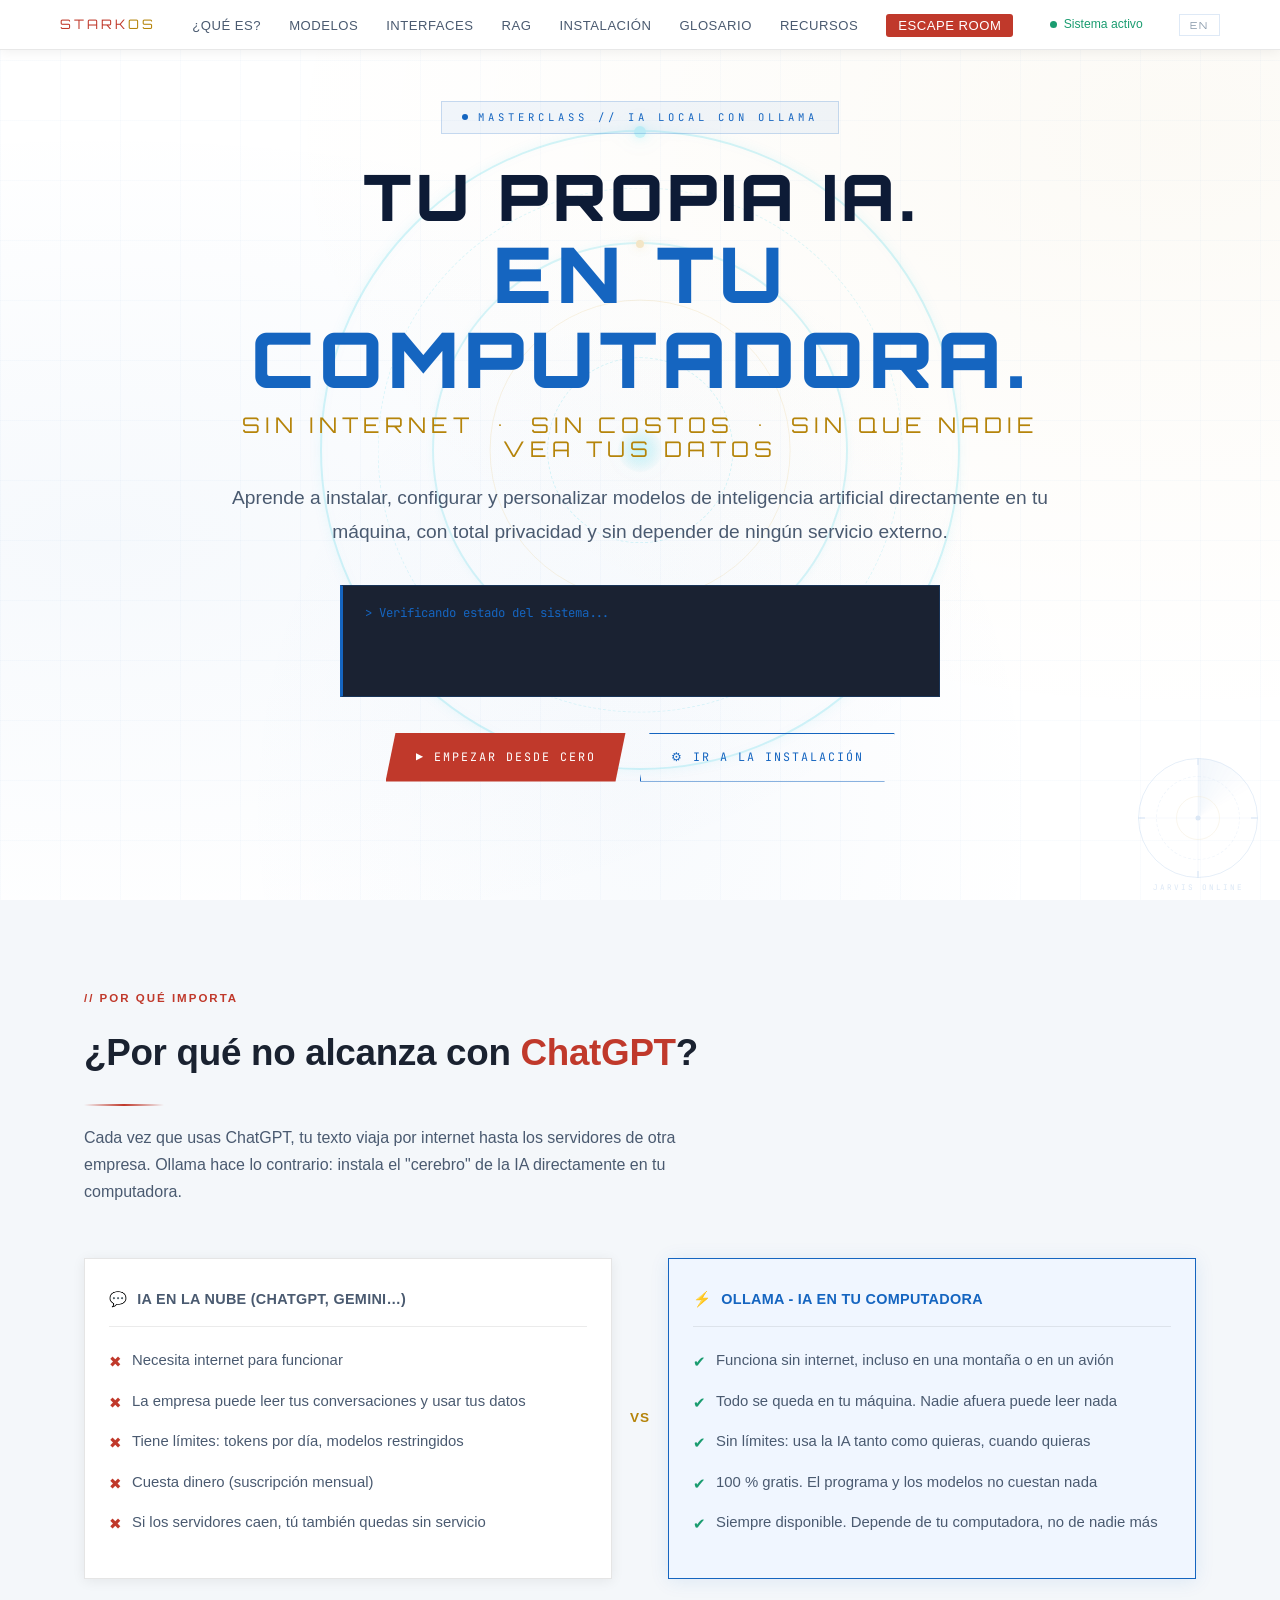
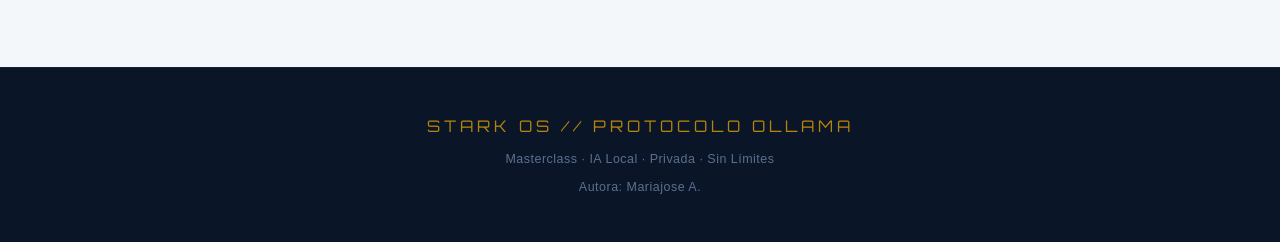
==== commit 7c9a1668: "Preparar proyecto para GitHub Pages" ====
--- a/index.html
+++ b/index.html
@@ -1,9 +1,10 @@
-<!DOCTYPE html>
+﻿<!DOCTYPE html>
 <html lang="es">
 <head>
 <meta charset="UTF-8">
 <meta name="viewport" content="width=device-width, initial-scale=1.0">
-<title>Protocolo Ollama — Masterclass IA Local</title>
+<link rel="icon" href="img/icon.png" type="image/png">
+<title>Protocolo Ollama - Masterclass IA Local</title>
 <link href="https://fonts.googleapis.com/css2?family=Orbitron:wght@400;700;900&family=Rajdhani:wght@300;400;600;700&family=JetBrains+Mono:ital,wght@0,400;0,700;1,400&display=swap" rel="stylesheet">
 <link rel="stylesheet" href="css/styles-info.css">
 </head>
@@ -16,15 +17,17 @@
   <div class="nav-inner">
     <a href="index.html" style="text-decoration:none"><div class="nav-logo">STARK<span>OS</span></div></a>
     <ul class="nav-links" id="navLinks">
-      <li><a href="pages/que-es.html">¿Qué es?</a></li>
-      <li><a href="pages/modelos.html">Modelos</a></li>
-      <li><a href="pages/interfaces.html">Interfaces</a></li>
-      <li><a href="pages/rag.html">RAG</a></li>
-      <li><a href="pages/instalacion.html">Instalación</a></li>
-      <li><a href="pages/glosario.html">Glosario</a></li>
-      <li><a href="escape-room.html" class="nav-escape">🔐 Escape Room</a></li>
+      <li><a href="pages/que-es.html" data-i18n="nav.que-es">¿Qué es?</a></li>
+      <li><a href="pages/modelos.html" data-i18n="nav.modelos">Modelos</a></li>
+      <li><a href="pages/interfaces.html" data-i18n="nav.interfaces">Interfaces</a></li>
+      <li><a href="pages/rag.html" data-i18n="nav.rag">RAG</a></li>
+      <li><a href="pages/instalacion.html" data-i18n="nav.instalacion">Instalación</a></li>
+      <li><a href="pages/glosario.html" data-i18n="nav.glosario">Glosario</a></li>
+      <li><a href="pages/recursos.html" data-i18n="nav.recursos">Recursos</a></li>
+      <li><a href="escape-room.html" class="nav-escape" data-i18n="nav.escape">Escape Room</a></li>
     </ul>
-    <div class="nav-status"><span class="status-dot"></span>Sistema activo</div>
+    <div class="nav-status"><span class="status-dot"></span><span data-i18n="nav.status">Sistema activo</span></div>
+    <button class="lang-btn" id="langBtn" onclick="toggleLang()" aria-label="Switch language">EN</button>
     <button class="hamburger" id="hamBtn" aria-label="Menú">
       <span></span><span></span><span></span>
     </button>
@@ -39,7 +42,7 @@
   <div class="hero-bg"></div>
   <div class="grid-lines"></div>
 
-  <!-- Reactor Arc — fondo animado del hero -->
+  <!-- Reactor Arc - fondo animado del hero -->
   <div class="arc-reactor" aria-hidden="true">
     <div class="ar-ring ar-r1"></div>
     <div class="ar-ring ar-r2"></div>
@@ -51,28 +54,28 @@
 
   <div class="hero-content">
 
-    <div class="hero-eyebrow">Masterclass // IA Local con Ollama</div>
+    <div class="hero-eyebrow" data-i18n="index.eyebrow">Masterclass // IA Local con Ollama</div>
 
     <h1 class="hero-title">
-      <span class="t1">Tu propia IA.</span>
-      <span class="t2">En tu computadora.</span>
-      <span class="t3">Sin internet &nbsp;&bull;&nbsp; Sin costos &nbsp;&bull;&nbsp; Sin que nadie vea tus datos</span>
+      <span class="t1" data-i18n="index.t1">Tu propia IA.</span>
+      <span class="t2" data-i18n="index.t2">En tu computadora.</span>
+      <span class="t3" data-i18n="index.t3">Sin internet &nbsp;&bull;&nbsp; Sin costos &nbsp;&bull;&nbsp; Sin que nadie vea tus datos</span>
     </h1>
 
-    <p class="hero-tagline">
+    <p class="hero-tagline" data-i18n="index.tagline">
       Aprende a instalar, configurar y personalizar modelos de inteligencia artificial directamente en tu máquina,
       con total privacidad y sin depender de ningún servicio externo.
     </p>
 
     <div class="hero-terminal">
-      <div class="th">&gt; Verificando estado del sistema...</div>
-      <span class="tline">Privacidad: <span style="color:var(--green)">100%</span> &nbsp;|&nbsp; Conexión externa: <span style="color:var(--red)">DESCONECTADA</span></span>
-      <span class="tline">Modo: Operación local autónoma <span class="blink">_</span></span>
+      <div class="th" data-i18n="index.term.head">&gt; Verificando estado del sistema...</div>
+      <span class="tline" data-i18n="index.term.l1">Privacidad: <span style="color:var(--green)">100%</span> &nbsp;|&nbsp; Conexión externa: <span style="color:var(--red)">DESCONECTADA</span></span>
+      <span class="tline" data-i18n="index.term.l2">Modo: Operación local autónoma <span class="blink">_</span></span>
     </div>
 
     <div class="hero-cta">
-      <a href="pages/que-es.html" class="btn btn-c">▶ Empezar desde cero</a>
-      <a href="pages/instalacion.html" class="btn btn-g">⚙ Ir a la instalación</a>
+      <a href="pages/que-es.html" class="btn btn-c" data-i18n="index.cta.start">▶ Empezar desde cero</a>
+      <a href="pages/instalacion.html" class="btn btn-g" data-i18n="index.cta.install">⚙ Ir a la instalación</a>
     </div>
 
   </div>
@@ -85,10 +88,10 @@
 <section id="comparacion">
   <div class="container">
     <div class="section-header anim-up">
-      <span class="sec-tag">// Por qué importa</span>
-      <h2 class="sec-title">¿Por qué no alcanza con <span>ChatGPT</span>?</h2>
+      <span class="sec-tag" data-i18n="index.why.tag">// Por qué importa</span>
+      <h2 class="sec-title" data-i18n="index.why.title">¿Por qué no alcanza con <span>ChatGPT</span>?</h2>
       <div class="divider"></div>
-      <p class="sec-desc">
+      <p class="sec-desc" data-i18n="index.why.desc">
         Cada vez que usas ChatGPT, tu texto viaja por internet hasta los servidores de otra empresa.
         Ollama hace lo contrario: instala el "cerebro" de la IA directamente en tu computadora.
       </p>
@@ -97,27 +100,27 @@
     <div class="compare-grid anim-up">
 
       <div class="compare-side loser">
-        <div class="compare-head">
+        <div class="compare-head" data-i18n="index.cloud.head">
           <span>💬</span> IA en la nube (ChatGPT, Gemini…)
         </div>
-        <div class="compare-row"><span class="icon x">✖</span><span>Necesita internet para funcionar</span></div>
-        <div class="compare-row"><span class="icon x">✖</span><span>La empresa puede leer tus conversaciones y usar tus datos</span></div>
-        <div class="compare-row"><span class="icon x">✖</span><span>Tiene límites: tokens por día, modelos restringidos</span></div>
-        <div class="compare-row"><span class="icon x">✖</span><span>Cuesta dinero (suscripción mensual)</span></div>
-        <div class="compare-row"><span class="icon x">✖</span><span>Si los servidores caen, tú también quedas sin servicio</span></div>
+        <div class="compare-row"><span class="icon x">✖</span><span data-i18n="index.cloud.r1">Necesita internet para funcionar</span></div>
+        <div class="compare-row"><span class="icon x">✖</span><span data-i18n="index.cloud.r2">La empresa puede leer tus conversaciones y usar tus datos</span></div>
+        <div class="compare-row"><span class="icon x">✖</span><span data-i18n="index.cloud.r3">Tiene límites: tokens por día, modelos restringidos</span></div>
+        <div class="compare-row"><span class="icon x">✖</span><span data-i18n="index.cloud.r4">Cuesta dinero (suscripción mensual)</span></div>
+        <div class="compare-row"><span class="icon x">✖</span><span data-i18n="index.cloud.r5">Si los servidores caen, tú también quedas sin servicio</span></div>
       </div>
 
       <div class="vs-badge">VS</div>
 
       <div class="compare-side winner">
-        <div class="compare-head">
-          <span>⚡</span> Ollama — IA en tu computadora
+        <div class="compare-head" data-i18n="index.ollama.head">
+          <span>⚡</span> Ollama - IA en tu computadora
         </div>
-        <div class="compare-row"><span class="icon ok">✔</span><span>Funciona sin internet, incluso en una montaña o en un avión</span></div>
-        <div class="compare-row"><span class="icon ok">✔</span><span>Todo se queda en tu máquina. Nadie afuera puede leer nada</span></div>
-        <div class="compare-row"><span class="icon ok">✔</span><span>Sin límites: usa la IA tanto como quieras, cuando quieras</span></div>
-        <div class="compare-row"><span class="icon ok">✔</span><span>100 % gratis. El programa y los modelos no cuestan nada</span></div>
-        <div class="compare-row"><span class="icon ok">✔</span><span>Siempre disponible. Depende de tu computadora, no de nadie más</span></div>
+        <div class="compare-row"><span class="icon ok">✔</span><span data-i18n="index.ollama.r1">Funciona sin internet, incluso en una montaña o en un avión</span></div>
+        <div class="compare-row"><span class="icon ok">✔</span><span data-i18n="index.ollama.r2">Todo se queda en tu máquina. Nadie afuera puede leer nada</span></div>
+        <div class="compare-row"><span class="icon ok">✔</span><span data-i18n="index.ollama.r3">Sin límites: usa la IA tanto como quieras, cuando quieras</span></div>
+        <div class="compare-row"><span class="icon ok">✔</span><span data-i18n="index.ollama.r4">100 % gratis. El programa y los modelos no cuestan nada</span></div>
+        <div class="compare-row"><span class="icon ok">✔</span><span data-i18n="index.ollama.r5">Siempre disponible. Depende de tu computadora, no de nadie más</span></div>
       </div>
 
     </div>
@@ -131,18 +134,15 @@
 <footer>
   <div class="container">
     <div class="footer-logo">STARK OS // PROTOCOLO OLLAMA</div>
-    <div class="footer-tag" style="margin-bottom:6px;">Masterclass · IA Local · Privada · Sin Límites</div>
-    <div class="footer-tag">
-      Sistema offline &nbsp;|&nbsp;
-      Conexión externa: <span style="color:var(--red)">DESCONECTADA</span> &nbsp;|&nbsp;
-      Privacidad: <span style="color:var(--green)">100%</span>
-    </div>
+    <div class="footer-tag" style="margin-bottom:6px;" data-i18n="footer.tag">Masterclass · IA Local · Privada · Sin Límites</div>
+    <div class="footer-tag" data-i18n="footer.author">Autora: Mariajose A.</div>
   </div>
 </footer>
 
 <script src="js/main.js"></script>
+<script src="js/i18n.js"></script>
 
-<!-- Scanner JARVIS — esquina inferior derecha, siempre visible -->
+<!-- Scanner JARVIS - esquina inferior derecha, siempre visible -->
 <div class="jarvis-hud" aria-hidden="true">
   <div class="jh-sweep"></div>
   <div class="jh-outer"></div>
--- a/css/styles-info.css
+++ b/css/styles-info.css
@@ -1,14 +1,17 @@
-/* ============================================================
-   STARK OS — Protocolo Ollama — Masterclass
+﻿/* ============================================================
+   STARK OS - Protocolo Ollama - Masterclass
    TEMA CLARO (styles-info.css)
    Modo informativo: fondo blanco, texto oscuro, muy legible.
    Importar en lugar de styles.css para activar el tema claro.
    ============================================================ */
 
-/* Inter — fuente legible para cuerpo y encabezados informativos */
+/* FOUC prevention - i18n.js makes body visible after applying translations */
+body { visibility: hidden; }
+
+/* Inter - fuente legible para cuerpo y encabezados informativos */
 @import url('https://fonts.googleapis.com/css2?family=Inter:wght@400;500;600;700&display=swap');
 
-/* ─── VARIABLES — Tema Claro ─── */
+/* ─── VARIABLES - Tema Claro ─── */
 :root {
   /* Fondos */
   --bg:       #ffffff;
@@ -17,9 +20,9 @@
   --term:     #1a2232;    /* bloques de terminal/código: siempre oscuros */
 
   /* Acentos */
-  --cyan:     #1565c0;    /* azul profundo — rol "cyan" para compatibilidad HTML */
+  --cyan:     #1565c0;    /* azul profundo - rol "cyan" para compatibilidad HTML */
   --gold:     #b5840a;    /* dorado oscuro */
-  --red:      #c0392b;    /* rojo Iron Man — acento primario */
+  --red:      #c0392b;    /* rojo Iron Man - acento primario */
   --green:    #1a9c70;    /* verde oscuro legible en fondo claro */
 
   /* Glows (se usan sutil o nada en modo claro) */
@@ -27,8 +30,8 @@
   --gold-glow: rgba(181,132,10,.06);
 
   /* Texto */
-  --text:     #1a2230;    /* texto principal — casi negro azulado */
-  --text2:    #4a5a70;    /* texto secundario — gris azulado oscuro */
+  --text:     #1a2230;    /* texto principal - casi negro azulado */
+  --text2:    #4a5a70;    /* texto secundario - gris azulado oscuro */
   --muted:    #8899aa;    /* texto atenuado */
 
   /* Bordes */
@@ -59,7 +62,7 @@
 /* ─── SIN SCANLINES (no body::after) ─── */
 /* (no se añade el repeating-linear-gradient del tema oscuro) */
 
-/* ─── SCROLLBAR — sutil, gris ─── */
+/* ─── SCROLLBAR - sutil, gris ─── */
 ::-webkit-scrollbar { width: 6px; }
 ::-webkit-scrollbar-track { background: #f0f2f5; }
 ::-webkit-scrollbar-thumb { background: #c8d0da; border-radius: 3px; }
@@ -142,13 +145,26 @@
 }
 .nav-logo { font-family: var(--f1); font-size: .82rem; color: var(--red); letter-spacing: 3px; white-space: nowrap; }
 .nav-logo span { color: var(--gold); }
-.nav-links { display: flex; gap: 28px; list-style: none; }
+.nav-links { display: flex; gap: 28px; list-style: none; overflow: visible; }
 .nav-links a {
   font-family: var(--f2); font-size: .82rem; font-weight: 500; color: var(--text2);
   text-decoration: none; text-transform: uppercase; letter-spacing: .5px;
   transition: color .25s;
 }
-.nav-links a:hover, .nav-links a.active { color: var(--red); }
+.nav-links a:hover { color: var(--red); }
+.nav-links a.active {
+  color: var(--red);
+  font-weight: 700;
+  position: relative;
+  padding-bottom: 5px;
+}
+.nav-links a.active::after {
+  content: '';
+  position: absolute;
+  bottom: 0; left: -6px; right: -6px;
+  height: 2px;
+  background: linear-gradient(90deg, transparent, var(--red), transparent);
+}
 .nav-escape {
   background: var(--red) !important; color: #fff !important;
   padding: 4px 12px; border-radius: 3px;
@@ -163,6 +179,13 @@
 .status-dot { width: 7px; height: 7px; background: var(--green); border-radius: 50%; animation: pulse 2s infinite; }
 .hamburger { display: none; flex-direction: column; gap: 5px; background: none; border: none; cursor: pointer; padding: 2px; }
 .hamburger span { width: 22px; height: 2px; background: var(--red); display: block; transition: all .3s; }
+.lang-btn {
+  font-family: var(--f1); font-size: .6rem; letter-spacing: 2px;
+  background: transparent; border: 1px solid var(--border);
+  color: var(--muted); padding: 4px 10px; cursor: pointer;
+  transition: color .2s, border-color .2s;
+}
+.lang-btn:hover { color: var(--text); border-color: var(--cyan, var(--accent)); }
 
 /* ─── HERO ─── */
 #hero {
@@ -374,7 +397,7 @@
   margin-bottom: 30px; padding-bottom: 14px;
   border-bottom: 1px solid rgba(0,0,0,.1);
 }
-/* Número de FASE — decorativo grande, marca el capítulo */
+/* Número de FASE - decorativo grande, marca el capítulo */
 .phase-num {
   font-family: var(--f1); font-size: 3rem; color: var(--red);
   opacity: .18; line-height: 1; flex-shrink: 0;
@@ -384,7 +407,7 @@
 
 .install-step { display: flex; gap: 18px; margin-bottom: 36px; align-items: flex-start; }
 
-/* Número de PASO — badge circular compacto y legible */
+/* Número de PASO - badge circular compacto y legible */
 .install-num {
   width: 30px; height: 30px; flex-shrink: 0;
   border-radius: 50%;
@@ -399,7 +422,7 @@
 .install-title { font-family: var(--f2); font-size: .95rem; font-weight: 600; color: var(--cyan); letter-spacing: .1px; margin-bottom: 8px; }
 .install-desc { color: var(--text2); font-size: .95rem; margin-bottom: 14px; line-height: 1.7; }
 
-/* ─── TERMINAL BLOCK — siempre oscuro (estándar para código) ─── */
+/* ─── TERMINAL BLOCK - siempre oscuro (estándar para código) ─── */
 .term-block { background: var(--term); border: 1px solid rgba(21,101,192,.18); overflow: hidden; margin: 14px 0; }
 .term-head {
   background: rgba(255,255,255,.04); padding: 9px 14px;
@@ -447,10 +470,10 @@
 
 /* ─── UI CARDS ─── */
 .ui-cards { display: grid; grid-template-columns: repeat(auto-fit,minmax(250px,1fr)); gap: 18px; margin-top: 20px; }
-.ui-card { background: #ffffff; border: 1px solid rgba(0,0,0,.09); padding: 22px; transition: all .3s; box-shadow: 0 2px 12px rgba(0,0,0,.05); }
+.ui-card { background: #ffffff; border: 1px solid rgba(0,0,0,.09); padding: 22px; transition: all .3s; box-shadow: 0 2px 12px rgba(0,0,0,.05); display: flex; flex-direction: column; }
 .ui-card:hover { border-color: var(--cyan); box-shadow: 0 4px 20px rgba(21,101,192,.1); transform: translateY(-2px); }
 .ui-card-name { font-family: var(--f2); font-size: 1rem; font-weight: 700; color: var(--text); margin: 10px 0 6px; }
-.ui-card-text { color: var(--text2); font-size: .88rem; }
+.ui-card-text { color: var(--text2); font-size: .88rem; flex: 1; }
 
 /* ─── FEATURE LIST (puede / no puede) ─── */
 .feat-grid { display: grid; grid-template-columns: 1fr 1fr; gap: 16px; }
@@ -518,7 +541,7 @@
 .glos-name::before { content: '//'; color: var(--muted); }
 .glos-def { font-size: .88rem; color: var(--text2); }
 
-/* ─── FOOTER — navy oscuro, texto claro (sin neon) ─── */
+/* ─── FOOTER - navy oscuro, texto claro (sin neon) ─── */
 footer {
   background: #0a1628;
   border-top: 1px solid rgba(255,255,255,.06);
@@ -528,7 +551,7 @@
 .footer-tag { font-family: var(--f2); font-size: .78rem; font-weight: 400; color: #5a7090; letter-spacing: .5px; }
 
 /* ═══════════════════════════════════════════════════════════
-   ARC REACTOR — visible y brillante en el hero claro
+   ARC REACTOR - visible y brillante en el hero claro
    Colores cyan vibrantes para simular el brillo del reactor
 ═══════════════════════════════════════════════════════════ */
 .arc-reactor {
@@ -549,7 +572,7 @@
   transform: translate(-50%, -50%);
 }
 
-/* Anillo exterior — cyan brillante, gira lento */
+/* Anillo exterior - cyan brillante, gira lento */
 .ar-r1 {
   width: 100%; height: 100%;
   border: 2px solid rgba(0,195,220,.8);
@@ -567,14 +590,14 @@
   box-shadow: 0 0 10px rgba(0,210,235,.8), 0 0 24px rgba(0,210,235,.4);
 }
 
-/* Anillo 2 — punteado, giro inverso */
+/* Anillo 2 - punteado, giro inverso */
 .ar-r2 {
   width: 82%; height: 82%;
   border: 1.5px dashed rgba(0,195,220,.55);
   animation: arCCW 30s linear infinite;
 }
 
-/* Anillo 3 — sólido, puntos dorados */
+/* Anillo 3 - sólido, puntos dorados */
 .ar-r3 {
   width: 65%; height: 65%;
   border: 2px solid rgba(0,195,220,.7);
@@ -593,21 +616,21 @@
 .ar-r3::before { top: -4px; }
 .ar-r3::after  { bottom: -4px; }
 
-/* Anillo 4 — dorado tenue */
+/* Anillo 4 - dorado tenue */
 .ar-r4 {
   width: 47%; height: 47%;
   border: 1.5px solid rgba(212,150,15,.5);
   animation: arCCW 35s linear infinite;
 }
 
-/* Anillo interior — punteado cyan */
+/* Anillo interior - punteado cyan */
 .ar-r5 {
   width: 29%; height: 29%;
   border: 1px dashed rgba(0,195,220,.7);
   animation: arCW 14s linear infinite;
 }
 
-/* Núcleo central — pulsa como el reactor */
+/* Núcleo central - pulsa como el reactor */
 .ar-core {
   position: absolute;
   top: 50%; left: 50%;
@@ -633,7 +656,7 @@
 
 
 /* ═══════════════════════════════════════════════════════════
-   JARVIS HUD SCANNER — sutil en fondo claro
+   JARVIS HUD SCANNER - sutil en fondo claro
 ═══════════════════════════════════════════════════════════ */
 .jarvis-hud {
   position: fixed;
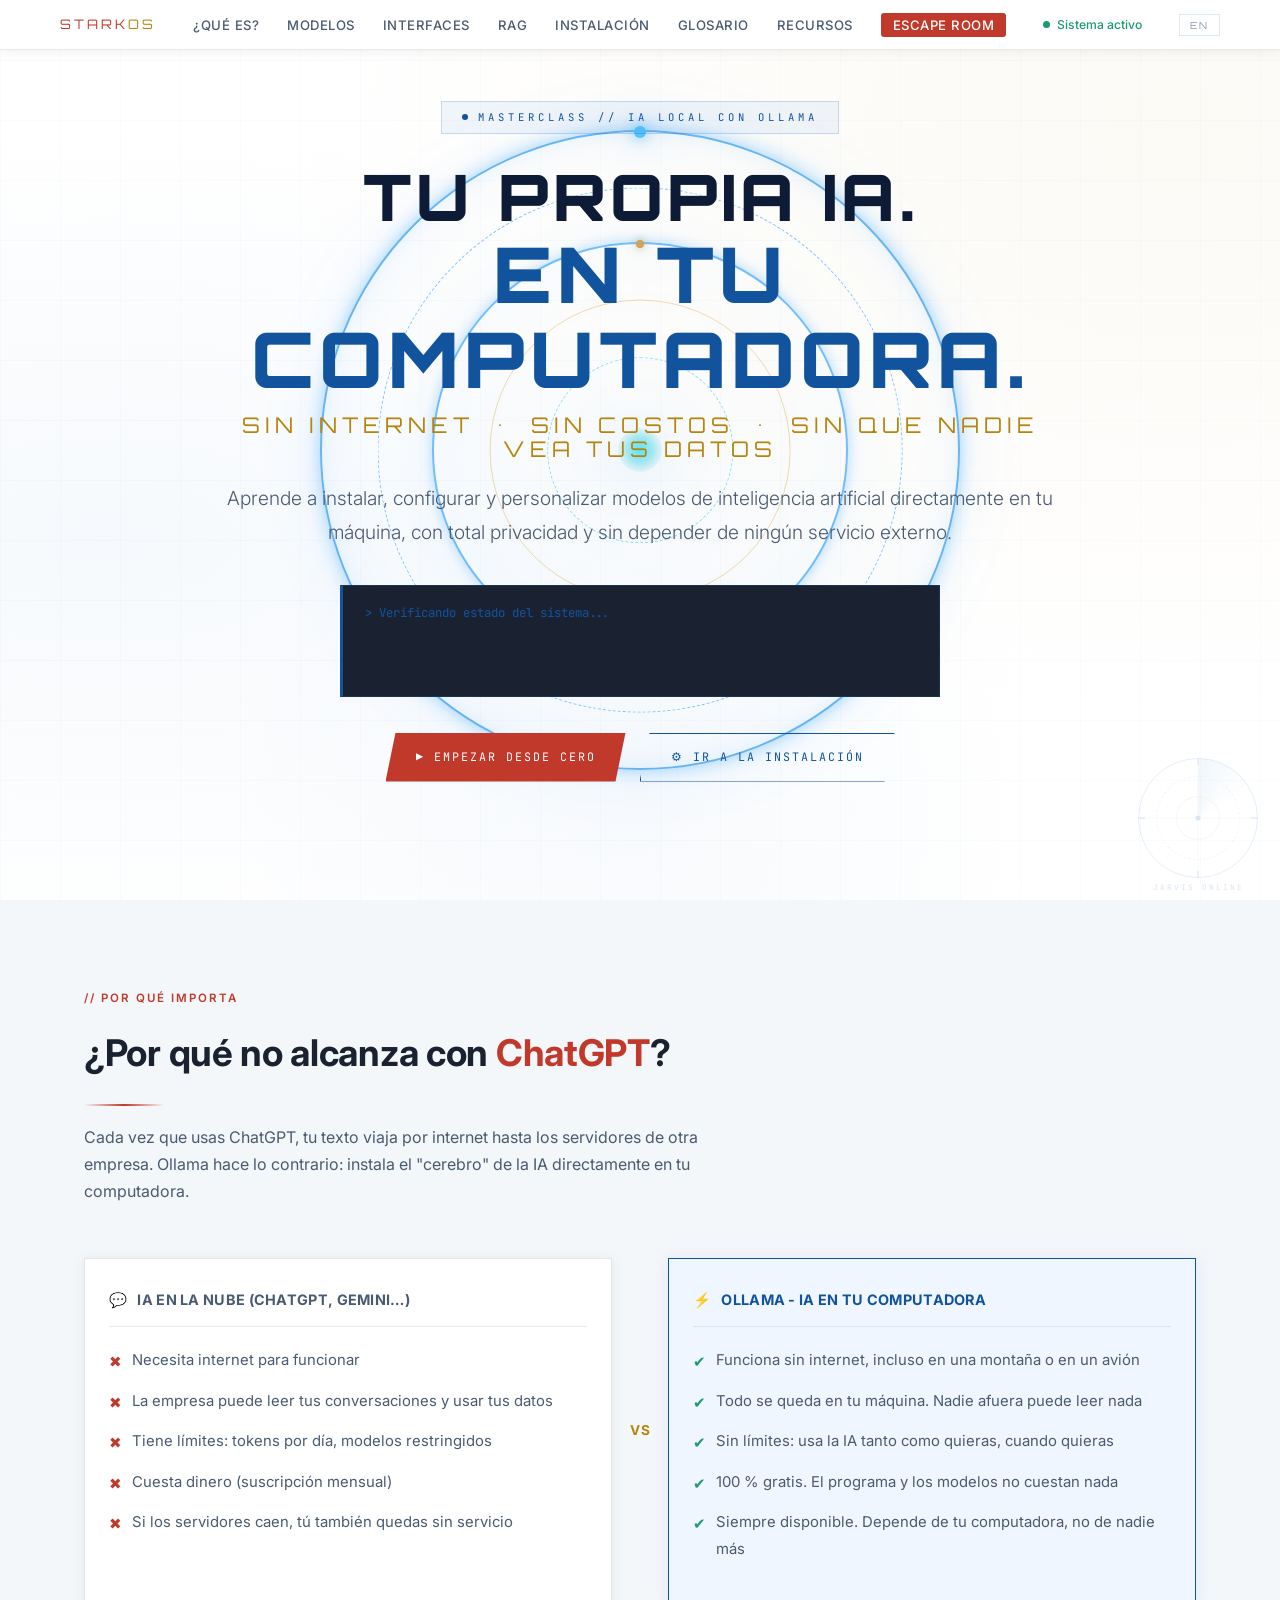
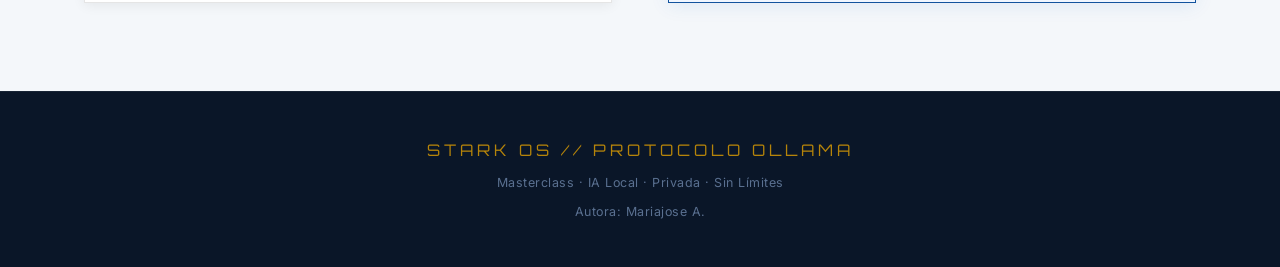
==== commit a4e8485c: "fix: optimization" ====
--- a/index.html
+++ b/index.html
@@ -5,7 +5,9 @@
 <meta name="viewport" content="width=device-width, initial-scale=1.0">
 <link rel="icon" href="img/icon.png" type="image/png">
 <title>Protocolo Ollama - Masterclass IA Local</title>
-<link href="https://fonts.googleapis.com/css2?family=Orbitron:wght@400;700;900&family=Rajdhani:wght@300;400;600;700&family=JetBrains+Mono:ital,wght@0,400;0,700;1,400&display=swap" rel="stylesheet">
+<link rel="preconnect" href="https://fonts.googleapis.com">
+<link rel="preconnect" href="https://fonts.gstatic.com" crossorigin>
+<link href="https://fonts.googleapis.com/css2?family=Orbitron:wght@400;700;900&family=Rajdhani:wght@300;400;600;700&family=JetBrains+Mono:ital,wght@0,400;0,700;1,400&family=Inter:wght@400;500;600;700&display=swap" rel="stylesheet">
 <link rel="stylesheet" href="css/styles-info.css">
 </head>
 <body>
--- a/css/styles-info.css
+++ b/css/styles-info.css
@@ -5,11 +5,10 @@
    Importar en lugar de styles.css para activar el tema claro.
    ============================================================ */
 
-/* FOUC prevention - i18n.js makes body visible after applying translations */
-body { visibility: hidden; }
-
-/* Inter - fuente legible para cuerpo y encabezados informativos */
-@import url('https://fonts.googleapis.com/css2?family=Inter:wght@400;500;600;700&display=swap');
+/* FOUC prevention handled via JS class - see i18n.js */
+body.fouc-hidden { visibility: hidden; }
+
+/* Inter - loaded via <link> in HTML to avoid blocking CSS chain */
 
 /* ─── VARIABLES - Tema Claro ─── */
 :root {
@@ -20,7 +19,7 @@
   --term:     #1a2232;    /* bloques de terminal/código: siempre oscuros */
 
   /* Acentos */
-  --cyan:     #1565c0;    /* azul profundo - rol "cyan" para compatibilidad HTML */
+  --cyan:     #12539e;    /* azul profundo - rol "cyan" para compatibilidad HTML */
   --gold:     #b5840a;    /* dorado oscuro */
   --red:      #c0392b;    /* rojo Iron Man - acento primario */
   --green:    #1a9c70;    /* verde oscuro legible en fondo claro */
@@ -462,6 +461,7 @@
 .img-ph-text { font-family: var(--f3); font-size: .68rem; color: var(--muted); letter-spacing: 2px; text-transform: uppercase; }
 
 /* ─── COMMANDS TABLE ─── */
+.cmd-table-wrap { overflow-x: auto; -webkit-overflow-scrolling: touch; }
 .cmd-table { width: 100%; border-collapse: collapse; margin-top: 16px; }
 .cmd-table th { font-family: var(--f2); font-size: .8rem; font-weight: 600; color: var(--cyan); letter-spacing: .3px; padding: 10px 14px; text-align: left; background: #f0f6ff; border-bottom: 1px solid rgba(21,101,192,.15); }
 .cmd-table td { padding: 10px 14px; border-bottom: 1px solid rgba(0,0,0,.06); vertical-align: top; }
@@ -562,8 +562,8 @@
   transform: translate(-50%, -50%);
   pointer-events: none;
   z-index: 0;
-  opacity: .22;
-  filter: drop-shadow(0 0 18px rgba(0,195,220,.25));
+  opacity: .65;
+  filter: drop-shadow(0 0 28px rgba(0,140,255,.55));
 }
 .ar-ring {
   position: absolute;
@@ -575,43 +575,43 @@
 /* Anillo exterior - cyan brillante, gira lento */
 .ar-r1 {
   width: 100%; height: 100%;
-  border: 2px solid rgba(0,195,220,.8);
-  box-shadow: 0 0 12px rgba(0,195,220,.3), inset 0 0 12px rgba(0,195,220,.08);
+  border: 2px solid rgba(0, 130, 230, 0.9);
+  box-shadow: 0 0 18px rgba(0,140,255,.6), inset 0 0 18px rgba(0,140,255,.15);
   animation: arCW 50s linear infinite;
 }
 .ar-r1::before {
   content: '';
   position: absolute;
   width: 12px; height: 12px;
-  background: rgba(0,210,235,1);
+  background: rgb(0, 160, 255);
   border-radius: 50%;
   top: -6px; left: 50%;
   transform: translateX(-50%);
-  box-shadow: 0 0 10px rgba(0,210,235,.8), 0 0 24px rgba(0,210,235,.4);
+  box-shadow: 0 0 14px rgba(0, 160, 255, 1), 0 0 30px rgba(0, 120, 230, 0.6);
 }
 
 /* Anillo 2 - punteado, giro inverso */
 .ar-r2 {
   width: 82%; height: 82%;
-  border: 1.5px dashed rgba(0,195,220,.55);
+  border: 1.5px dashed rgba(0, 140, 255, 0.75);
   animation: arCCW 30s linear infinite;
 }
 
 /* Anillo 3 - sólido, puntos dorados */
 .ar-r3 {
   width: 65%; height: 65%;
-  border: 2px solid rgba(0,195,220,.7);
-  box-shadow: 0 0 8px rgba(0,195,220,.2);
+  border: 2px solid rgba(0, 140, 255, 0.85);
+  box-shadow: 0 0 14px rgba(0,140,255,.45);
   animation: arCW 20s linear infinite;
 }
 .ar-r3::before, .ar-r3::after {
   content: '';
   position: absolute;
   width: 8px; height: 8px;
-  background: rgba(212,150,15,1);
+  background: rgb(173, 121, 7);
   border-radius: 50%;
   left: 50%; transform: translateX(-50%);
-  box-shadow: 0 0 8px rgba(212,150,15,.7);
+  box-shadow: 0 0 8px rgba(131, 89, 0, 0.7);
 }
 .ar-r3::before { top: -4px; }
 .ar-r3::after  { bottom: -4px; }
